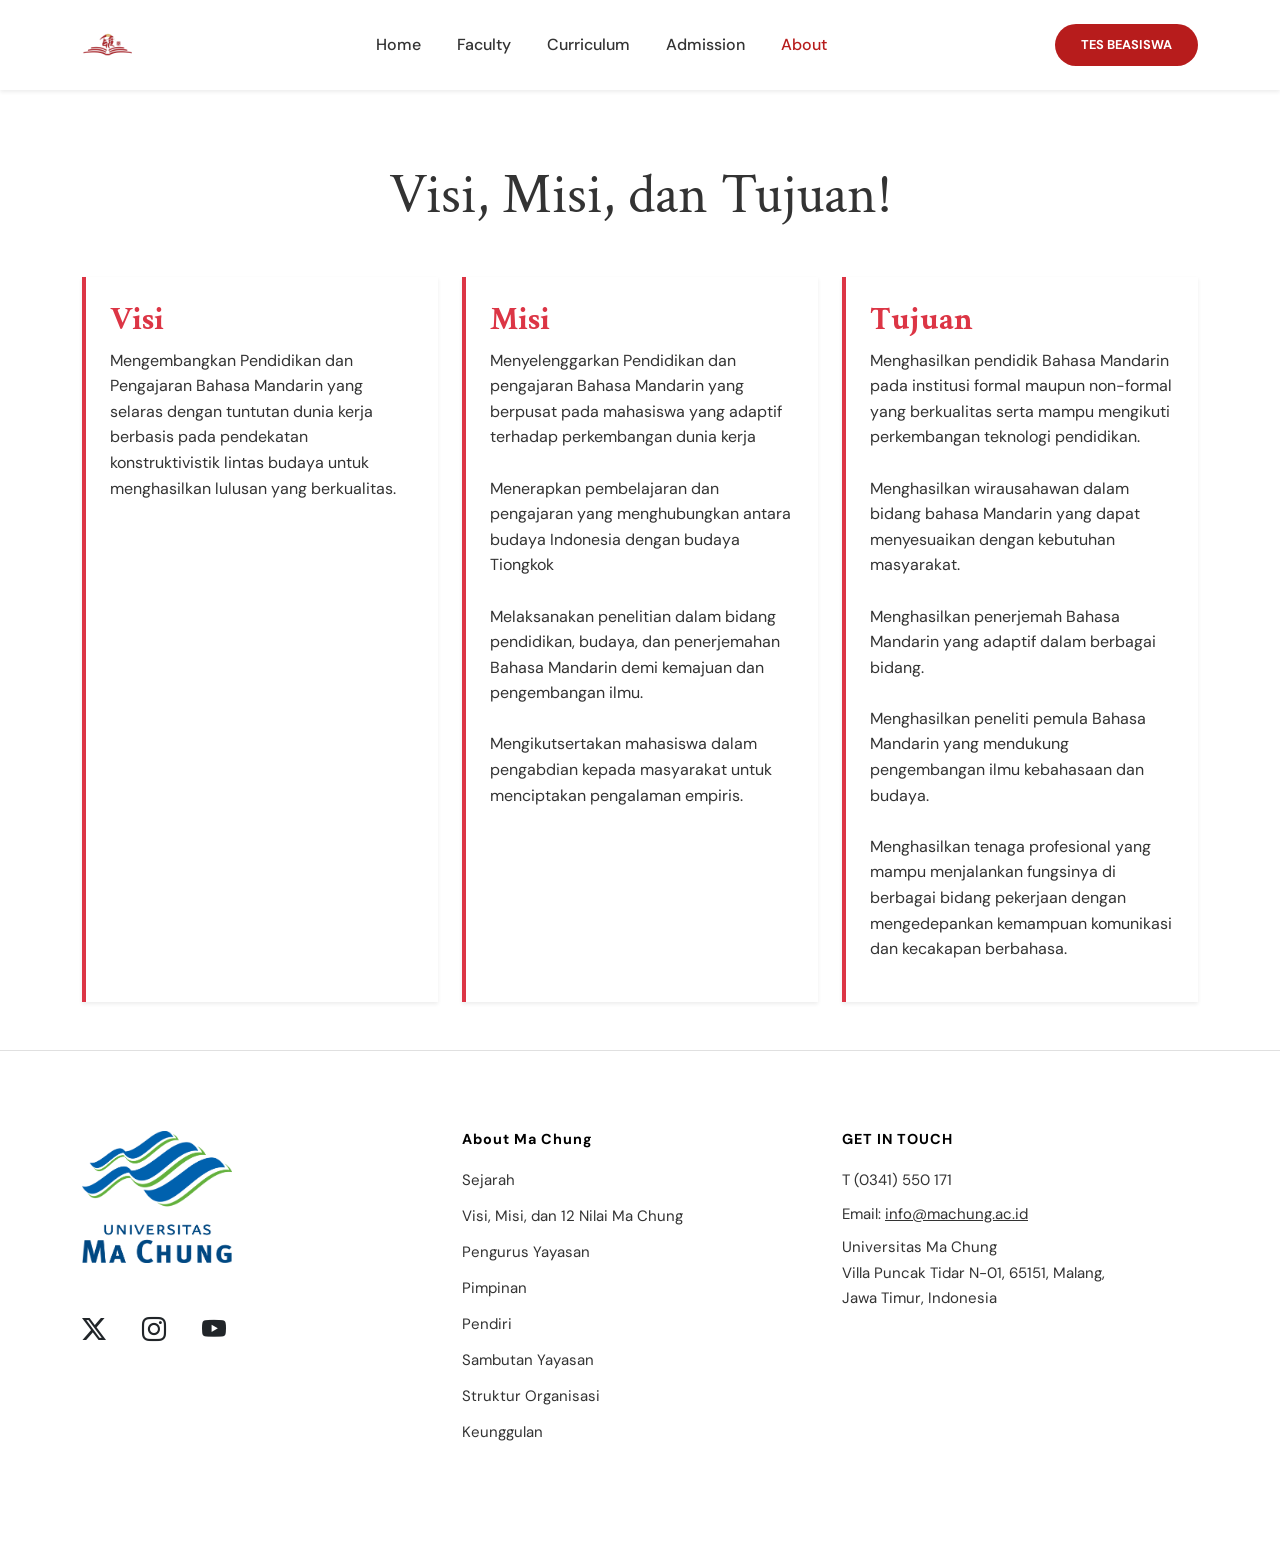
==== about.html @ b1aa05f3 "add Bootstrap icons for social media links in about, admission, curriculum, and home pages" ====
<!DOCTYPE html>
<html lang="id">
<head>
    <meta charset="utf-8">
    <meta name="viewport" content="width=device-width, initial-scale=1">
    <title>About Us - Ma Chung</title>
    <link href="https://cdn.jsdelivr.net/npm/bootstrap@5.3.0/dist/css/bootstrap.min.css" rel="stylesheet">
    <link rel="stylesheet" href="https://cdn.jsdelivr.net/npm/bootstrap-icons@1.11.3/font/bootstrap-icons.min.css">
    <link rel="stylesheet" href="style.css">
</head>
<body>
    <!-- Gunakan Nav yang sama -->
    <nav class="navbar navbar-expand-lg sticky-top shadow-sm">
        <div class="container">
            <a class="navbar-brand" href="home.html">
                <img src="Image/logo.png" alt="Logo" height="50">
            </a>
            <div class="collapse navbar-collapse" id="navbarNav">
                <ul class="navbar-nav mx-auto">
                    <li class="nav-item"><a class="nav-link" href="home.html">Home</a></li>
                    <li class="nav-item"><a class="nav-link" href="faculty.html">Faculty</a></li>
                    <li class="nav-item"><a class="nav-link" href="curiculum.html">Curriculum</a></li>
                    <li class="nav-item"><a class="nav-link" href="admission.html">Admission</a></li>
                    <li class="nav-item"><a class="nav-link active" href="about.html">About</a></li>
                </ul>
                <a href="https://tinyurl.com/tes-beasiswa-umc" class="btn btn-apply">Tes Beasiswa</a>
            </div>
        </div>
    </nav>

    <div class="container py-5 mt-4">
        <h1 class="text-center display-4 mb-5">Visi, Misi, dan Tujuan!</h1>
        <div class="row g-4">
            <div class="col-md-4">
                <div class="p-4 h-100 shadow-sm border-start border-danger border-4">
                    <h2 class="text-danger">Visi</h2>
                    <p>Mengembangkan Pendidikan dan Pengajaran Bahasa Mandarin yang selaras dengan tuntutan dunia kerja berbasis pada pendekatan konstruktivistik lintas budaya untuk menghasilkan lulusan yang berkualitas.</p>
                </div>
            </div>
            <div class="col-md-4">
                <div class="p-4 h-100 shadow-sm border-start border-danger border-4">
                    <h2 class="text-danger">Misi</h2>
                    <p>Menyelenggarkan Pendidikan dan pengajaran Bahasa Mandarin yang berpusat pada mahasiswa yang adaptif terhadap perkembangan dunia kerja<br/><br/>Menerapkan pembelajaran dan pengajaran yang menghubungkan antara budaya Indonesia dengan budaya Tiongkok<br/><br/>Melaksanakan penelitian dalam bidang pendidikan, budaya, dan penerjemahan Bahasa Mandarin demi kemajuan dan pengembangan ilmu.<br/><br/>Mengikutsertakan mahasiswa dalam pengabdian kepada masyarakat untuk menciptakan pengalaman empiris.</p>
                </div>
            </div>
            <div class="col-md-4">
                <div class="p-4 h-100 shadow-sm border-start border-danger border-4">
                    <h2 class="text-danger">Tujuan</h2>
                    <p>Menghasilkan pendidik Bahasa Mandarin pada institusi formal maupun non-formal yang berkualitas serta mampu mengikuti perkembangan teknologi pendidikan.<br/><br/>Menghasilkan wirausahawan dalam bidang bahasa Mandarin yang dapat menyesuaikan dengan kebutuhan masyarakat.<br/><br/>Menghasilkan penerjemah Bahasa Mandarin yang adaptif dalam berbagai bidang.<br/><br/>Menghasilkan peneliti pemula Bahasa Mandarin yang mendukung pengembangan ilmu kebahasaan dan budaya.<br/><br/>Menghasilkan tenaga profesional yang mampu menjalankan fungsinya di berbagai bidang pekerjaan dengan mengedepankan kemampuan komunikasi dan kecakapan berbahasa.</p>
                </div>
            </div>
        </div>
    </div>

    <footer class="main-footer">
        <div class="container">
            <div class="row">
                <!-- Kolom 1: Logo dan Social Media -->
                <div class="col-md-4 mb-4">
                    <img src="Image/logo-umc.png" alt="Logo Universitas Ma Chung" width="150" class="mb-4 d-block">
                    
                    <div class="social-icons d-flex align-items-center mt-5 gap-3">
                        
                        <a href="https://x.com/ma_chung" target="_blank" rel="noopener noreferrer" aria-label="X (Twitter)" class="text-dark fs-4">
                            <i class="bi bi-twitter-x"></i>
                        </a>
                        
                        <a href="https://www.instagram.com/universitasmachung/" target="_blank" rel="noopener noreferrer" aria-label="Instagram" class="text-dark fs-4">
                            <i class="bi bi-instagram"></i>
                        </a>
                        
                        <a href="https://www.youtube.com/channel/UCujbjU-9Ce5q0zTuTot5wQw" target="_blank" rel="noopener noreferrer" aria-label="YouTube" class="text-dark fs-4">
                            <i class="bi bi-youtube"></i>
                        </a>

                    </div>
                </div>

                <!-- Kolom 2: About Ma Chung -->
                <div class="col-md-4 mb-4">
                    <h6 class="footer-title">About Ma Chung</h6>
                    <ul class="footer-link-list">
                        <li><a href="https://machung.ac.id/tentang-sejarah">Sejarah</a></li>
                        <li><a href="https://machung.ac.id/visi-misi-nilai-ma-chung/">Visi, Misi, dan 12 Nilai Ma Chung</a></li>
                        <li><a href="https://machung.ac.id/susunan-yayasan/">Pengurus Yayasan</a></li>
                        <li><a href="https://machung.ac.id/pimpinan-ma-chung/">Pimpinan</a></li>
                        <li><a href="https://machung.ac.id/tentang-pendiri">Pendiri</a></li>
                        <li><a href="https://machung.ac.id/welcome-to-ma-chung/">Sambutan Yayasan</a></li>
                        <li><a href="https://machung.ac.id/struktur-organisasi-universitas-ma-chung/">Struktur Organisasi</a></li>
                        <li><a href="https://machung.ac.id/keunggulan-ma-chung/">Keunggulan</a></li>
                    </ul>
                </div>

                <!-- Kolom 3: Contact Info -->
                <div class="col-md-4 mb-4">
                    <h6 class="footer-title">GET IN TOUCH</h6>
                    <div class="footer-contact-text">
                        <p class="mb-2">T (0341) 550 171</p>
                        <p class="mb-2">Email: <a href="mailto:info@machung.ac.id">info@machung.ac.id</a></p>
                        <p>Universitas Ma Chung<br>
                        Villa Puncak Tidar N-01, 65151, Malang,<br>
                        Jawa Timur, Indonesia</p>
                    </div>
                </div>
            </div>
        </div>
    </footer>
</body>
</html>
---- style.css ----
@import url('https://fonts.googleapis.com/css2?family=Crimson+Text:wght@400;600;700&family=DM+Sans:wght@400;500;700&display=swap');

:root {
    --machung-red: #b71c1c;
    --machung-dark: #1a1a1a;
}

body {
    font-family: 'DM Sans', sans-serif;
    color: #333;
    line-height: 1.6;
}

h1, h2, h3, .serif {
    font-family: 'Crimson Text', serif;
    font-weight: 700;
}

/* Navbar Styling */
.navbar {
    padding: 15px 0;
    background: white !important;
}

.nav-link {
    font-weight: 500;
    color: #333 !important;
    margin: 0 10px;
}

.nav-link.active {
    color: var(--machung-red) !important;
}

.btn-apply {
    background-color: var(--machung-red);
    color: white;
    border-radius: 100px;
    padding: 10px 25px;
    font-weight: bold;
    text-transform: uppercase;
    font-size: 0.8rem;
}

/* Hero Sections */
.hero-bg {
    height: 70vh;
    background-size: cover;
    background-position: center;
    position: relative;
    display: flex;
    align-items: center;
    justify-content: center;
    color: white;
}

.hero-overlay {
    position: absolute;
    top: 0; left: 0; width: 100%; height: 100%;
    background: rgba(0,0,0,0.4);
}

/* Cards & Layout */
.card-year {
    border: none;
    border-top: 5px solid var(--machung-red);
    background: #f9f9f9;
    transition: 0.3s;
}

.card-red {
    background-color: var(--machung-red);
    color: white;
    padding: 40px;
}

.card-dark {
    background-color: var(--machung-dark);
    color: white;
    padding: 40px;
}

.faculty-img {
    width: 100%;
    height: 300px;
    object-fit: cover;
    background-color: #ddd;
}

/* Footer Styling */
footer {
    background: white;
    border-top: 1px solid #eee;
    padding: 60px 0;
}

footer .footer-title {
    font-weight: bold;
    font-size: 0.9rem;
    margin-bottom: 20px;
    letter-spacing: 1px;
}

footer ul { list-style: none; padding: 0; }
footer ul li a { color: #666; text-decoration: none; font-size: 0.9rem; margin-bottom: 8px; display: block; }

/* Footer Styles */
.main-footer {
    padding: 80px 0;
    background-color: #ffffff;
    border-top: 1px solid #e0e0e0;
    font-family: 'DM Sans', sans-serif;
}

.footer-title {
    font-weight: 700;
    font-size: 16px;
    color: #000;
    margin-bottom: 25px;
    text-transform: none;
}

.footer-link-list {
    list-style: none;
    padding: 0;
}

.footer-link-list li {
    margin-bottom: 12px;
}

.footer-link-list li a {
    color: #333;
    text-decoration: none;
    font-size: 15px;
    transition: color 0.3s;
}

.footer-link-list li a:hover {
    color: #b71c1c; /* Merah Ma Chung saat hover */
    text-decoration: underline;
}

.footer-contact-text {
    font-size: 15px;
    line-height: 1.7;
    color: #333;
}

.footer-contact-text a {
    color: #333;
    text-decoration: underline;
}

.social-icons a {
    color: #000;
    font-size: 24px;
    margin-right: 20px;
    text-decoration: none;
}

.social-icons a:hover {
    color: #b71c1c;
}
/* Gabungkan dengan CSS sebelumnya */
@import url('https://fonts.googleapis.com/css2?family=Crimson+Text:wght@400;700&family=DM+Sans:wght@400;500;700&display=swap');

:root {
    --machung-red: #b71c1c;
}

.serif { font-family: 'Crimson Text', serif; }

/* Curriculum Specific Cards */
.card-curriculum {
    background-color: var(--machung-red);
    color: white;
    border: none;
    border-radius: 12px;
    padding: 30px 20px;
    position: relative;
    overflow: hidden;
    transition: transform 0.3s ease;
}

.card-curriculum:hover {
    transform: translateY(-10px);
}

.year-num {
    font-family: 'Crimson Text', serif;
    font-size: 80px;
    font-weight: 700;
    color: rgba(255, 255, 255, 0.2);
    line-height: 1;
    margin-bottom: 10px;
    border-top: 1px solid rgba(255, 255, 255, 0.3);
    padding-top: 10px;
}

.card-curriculum h5 {
    font-family: 'Crimson Text', serif;
    font-size: 24px;
    margin-bottom: 15px;
}

.card-curriculum p {
    font-family: 'DM Sans', sans-serif;
    line-height: 1.6;
}

/* Semester Columns */
.semester-col {
    border-top: 1px solid #dee2e6;
    padding-top: 20px;
}

.semester-col h6 {
    font-weight: bold;
    color: #333;
    margin-bottom: 15px;
    text-align: center;
}

.semester-col ul {
    text-align: center;
    line-height: 2;
}
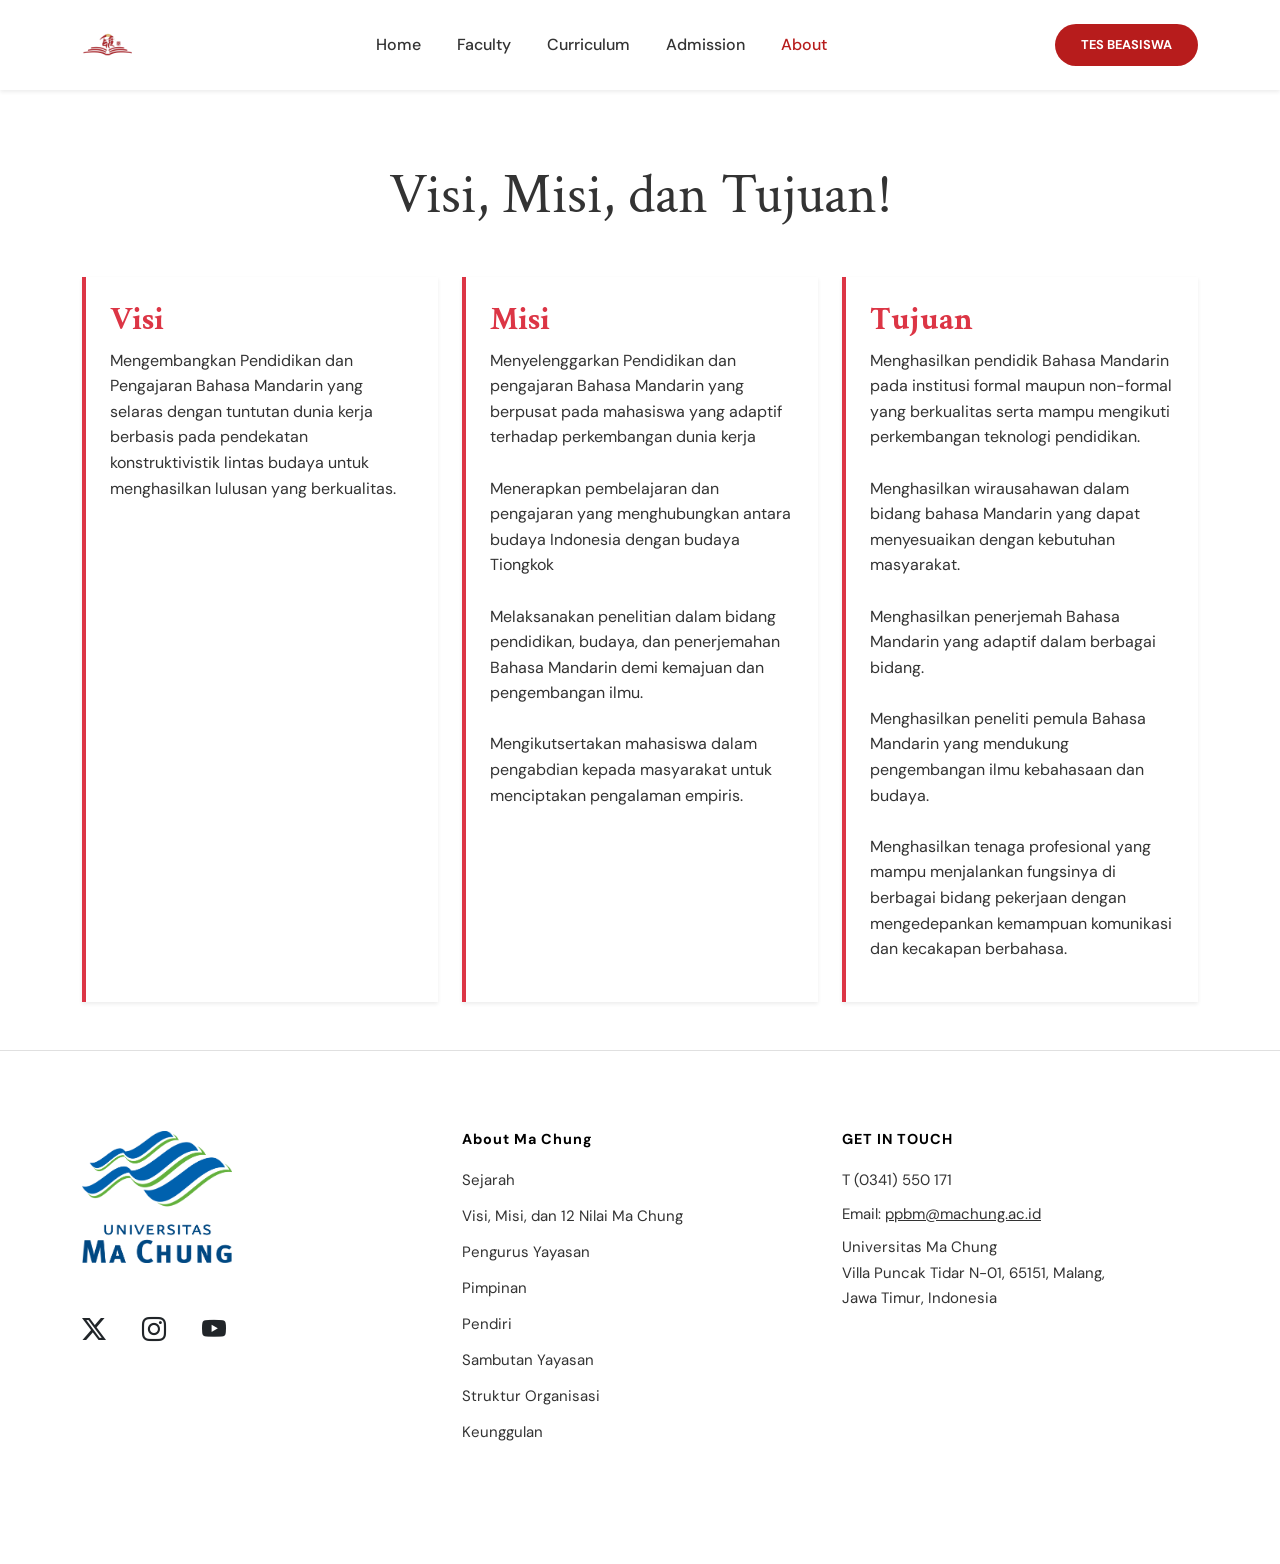
==== commit 2426a149: "new new" ====
--- a/about.html
+++ b/about.html
@@ -9,7 +9,6 @@
     <link rel="stylesheet" href="style.css">
 </head>
 <body>
-    <!-- Gunakan Nav yang sama -->
     <nav class="navbar navbar-expand-lg sticky-top shadow-sm">
         <div class="container">
             <a class="navbar-brand" href="home.html">
@@ -55,28 +54,21 @@
     <footer class="main-footer">
         <div class="container">
             <div class="row">
-                <!-- Kolom 1: Logo dan Social Media -->
                 <div class="col-md-4 mb-4">
                     <img src="Image/logo-umc.png" alt="Logo Universitas Ma Chung" width="150" class="mb-4 d-block">
-                    
                     <div class="social-icons d-flex align-items-center mt-5 gap-3">
-                        
-                        <a href="https://x.com/ma_chung" target="_blank" rel="noopener noreferrer" aria-label="X (Twitter)" class="text-dark fs-4">
+                        <a href="https://x.com/ma_chung" target="_blank" class="text-dark fs-4">
                             <i class="bi bi-twitter-x"></i>
                         </a>
-                        
-                        <a href="https://www.instagram.com/universitasmachung/" target="_blank" rel="noopener noreferrer" aria-label="Instagram" class="text-dark fs-4">
+                        <a href="https://www.instagram.com/universitasmachung/" target="_blank" class="text-dark fs-4">
                             <i class="bi bi-instagram"></i>
                         </a>
-                        
-                        <a href="https://www.youtube.com/channel/UCujbjU-9Ce5q0zTuTot5wQw" target="_blank" rel="noopener noreferrer" aria-label="YouTube" class="text-dark fs-4">
+                        <a href="https://www.youtube.com/channel/UCujbjU-9Ce5q0zTuTot5wQw" target="_blank" class="text-dark fs-4">
                             <i class="bi bi-youtube"></i>
                         </a>
-
                     </div>
                 </div>
-
-                <!-- Kolom 2: About Ma Chung -->
+                
                 <div class="col-md-4 mb-4">
                     <h6 class="footer-title">About Ma Chung</h6>
                     <ul class="footer-link-list">
@@ -91,12 +83,11 @@
                     </ul>
                 </div>
 
-                <!-- Kolom 3: Contact Info -->
                 <div class="col-md-4 mb-4">
                     <h6 class="footer-title">GET IN TOUCH</h6>
                     <div class="footer-contact-text">
                         <p class="mb-2">T (0341) 550 171</p>
-                        <p class="mb-2">Email: <a href="mailto:info@machung.ac.id">info@machung.ac.id</a></p>
+                        <p class="mb-2">Email: <a href="mailto:ppbm@machung.ac.id">ppbm@machung.ac.id</a></p>
                         <p>Universitas Ma Chung<br>
                         Villa Puncak Tidar N-01, 65151, Malang,<br>
                         Jawa Timur, Indonesia</p>
--- a/style.css
+++ b/style.css
@@ -16,7 +16,6 @@
     font-weight: 700;
 }
 
-/* Navbar Styling */
 .navbar {
     padding: 15px 0;
     background: white !important;
@@ -42,7 +41,6 @@
     font-size: 0.8rem;
 }
 
-/* Hero Sections */
 .hero-bg {
     height: 70vh;
     background-size: cover;
@@ -60,7 +58,6 @@
     background: rgba(0,0,0,0.4);
 }
 
-/* Cards & Layout */
 .card-year {
     border: none;
     border-top: 5px solid var(--machung-red);
@@ -87,7 +84,6 @@
     background-color: #ddd;
 }
 
-/* Footer Styling */
 footer {
     background: white;
     border-top: 1px solid #eee;
@@ -104,7 +100,6 @@
 footer ul { list-style: none; padding: 0; }
 footer ul li a { color: #666; text-decoration: none; font-size: 0.9rem; margin-bottom: 8px; display: block; }
 
-/* Footer Styles */
 .main-footer {
     padding: 80px 0;
     background-color: #ffffff;
@@ -137,7 +132,7 @@
 }
 
 .footer-link-list li a:hover {
-    color: #b71c1c; /* Merah Ma Chung saat hover */
+    color: #b71c1c;
     text-decoration: underline;
 }
 
@@ -162,7 +157,6 @@
 .social-icons a:hover {
     color: #b71c1c;
 }
-/* Gabungkan dengan CSS sebelumnya */
 @import url('https://fonts.googleapis.com/css2?family=Crimson+Text:wght@400;700&family=DM+Sans:wght@400;500;700&display=swap');
 
 :root {
@@ -171,7 +165,6 @@
 
 .serif { font-family: 'Crimson Text', serif; }
 
-/* Curriculum Specific Cards */
 .card-curriculum {
     background-color: var(--machung-red);
     color: white;
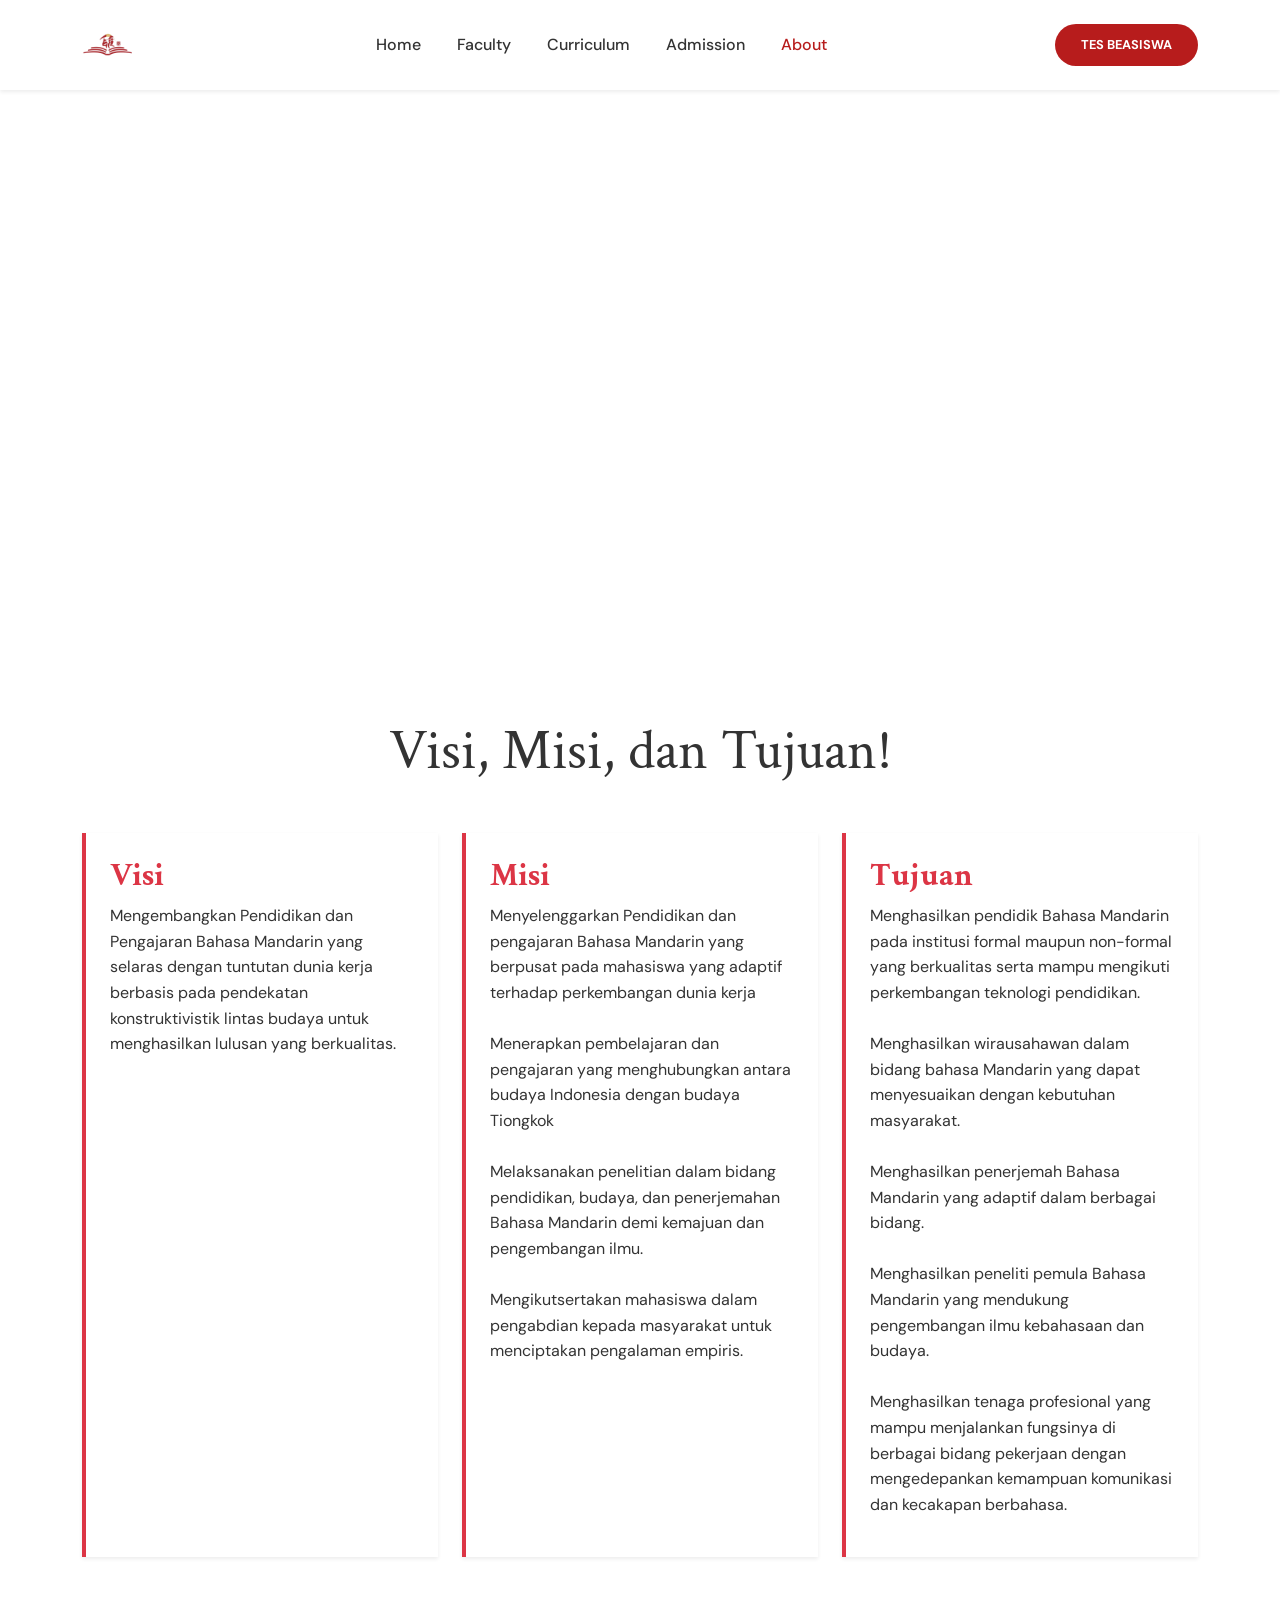
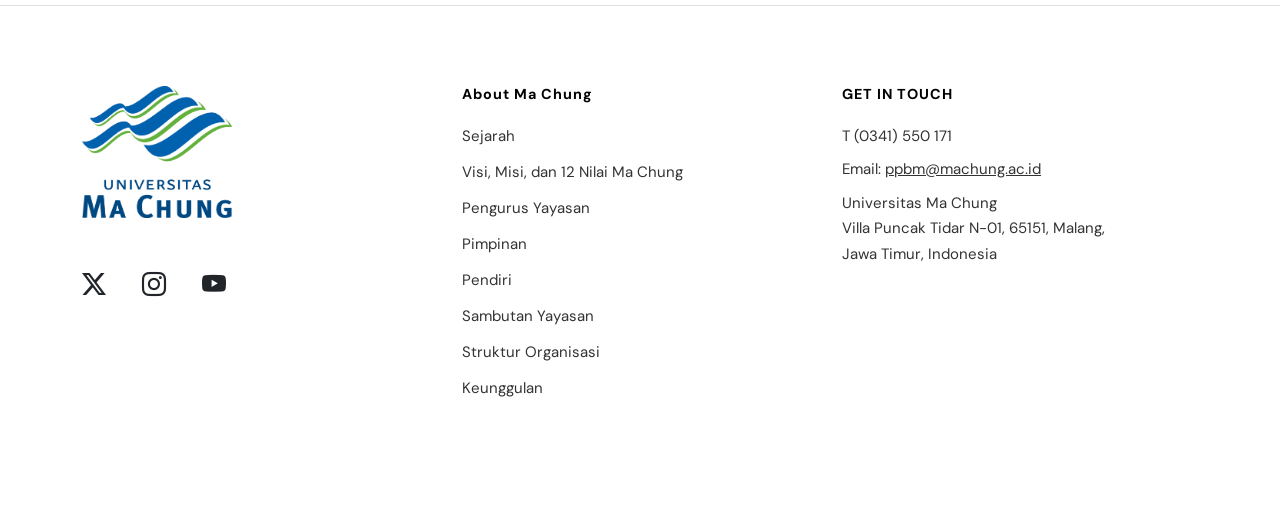
==== commit 53354e28: "new all" ====
--- a/about.html
+++ b/about.html
@@ -26,6 +26,18 @@
             </div>
         </div>
     </nav>
+
+    <div class="container-fluid px-5 py-4">
+        <div class="row">
+            <div class="col-12">
+                <div class="map-container">
+                    <iframe src="https://www.google.com/maps/embed?pb=!1m18!1m12!1m3!1d3951.410220456306!2d112.58761267500671!3d-7.956489492068088!2m3!1f0!2f0!3f0!3m2!1i1024!2i768!4f13.1!3m3!1m2!1s0x2e78825bc65e176b%3A0x954b33ee83283be2!2sUniversitas%20Ma%20Chung!5e0!3m2!1sid!2sid!4v1776081328611!5m2!1sid!2sid"
+                        height="500px" width="100%" loading="lazy" referrerpolicy="no-referrer-when-downgrade" title="Peta Universitas Ma Chung">
+                    </iframe>
+                </div>
+            </div>
+        </div>
+    </div>
 
     <div class="container py-5 mt-4">
         <h1 class="text-center display-4 mb-5">Visi, Misi, dan Tujuan!</h1>
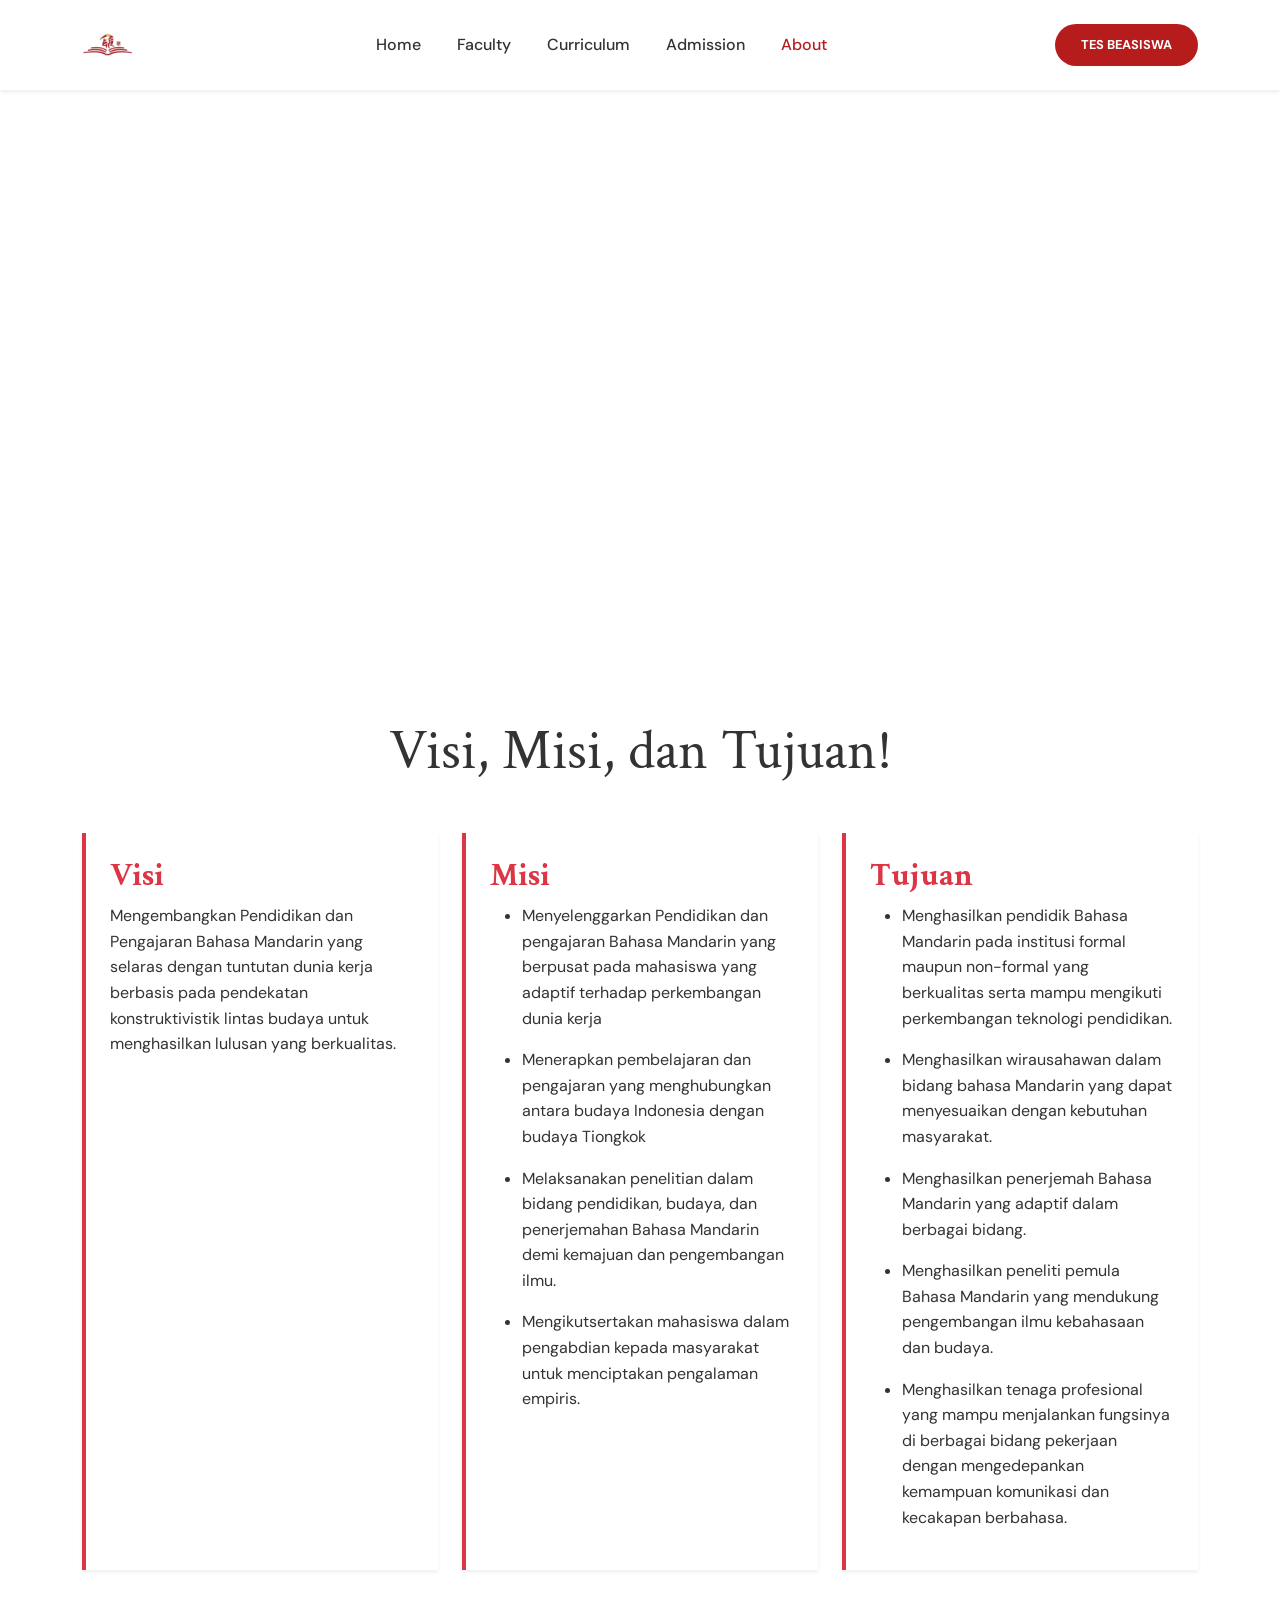
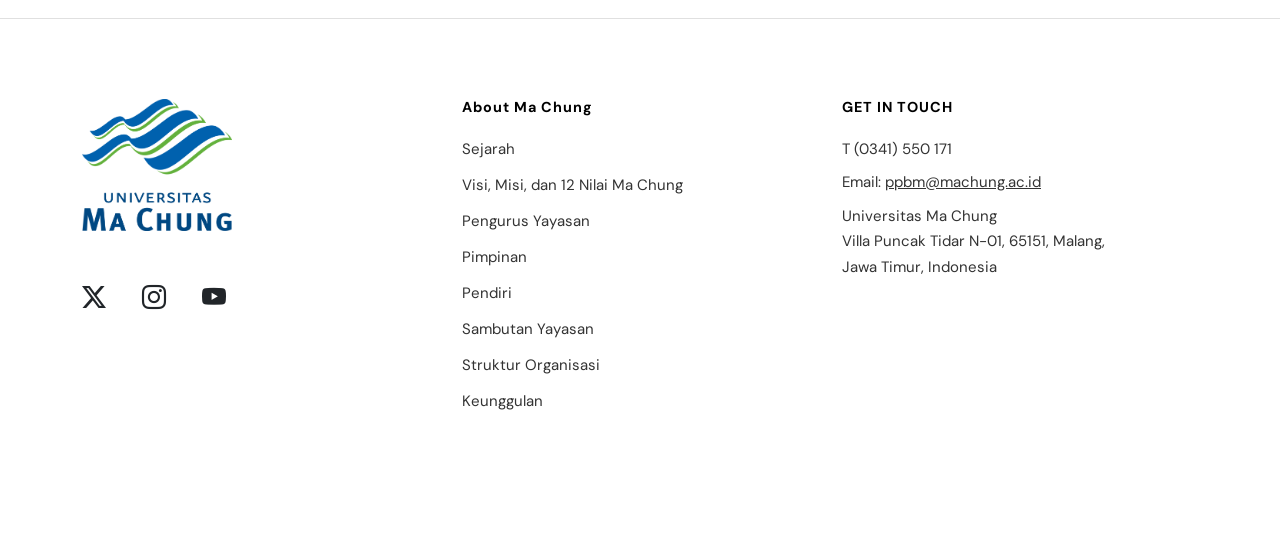
==== commit c35171ca: "refactor Misi and Tujuan sections to use lists for better readability" ====
--- a/about.html
+++ b/about.html
@@ -51,13 +51,32 @@
             <div class="col-md-4">
                 <div class="p-4 h-100 shadow-sm border-start border-danger border-4">
                     <h2 class="text-danger">Misi</h2>
-                    <p>Menyelenggarkan Pendidikan dan pengajaran Bahasa Mandarin yang berpusat pada mahasiswa yang adaptif terhadap perkembangan dunia kerja<br/><br/>Menerapkan pembelajaran dan pengajaran yang menghubungkan antara budaya Indonesia dengan budaya Tiongkok<br/><br/>Melaksanakan penelitian dalam bidang pendidikan, budaya, dan penerjemahan Bahasa Mandarin demi kemajuan dan pengembangan ilmu.<br/><br/>Mengikutsertakan mahasiswa dalam pengabdian kepada masyarakat untuk menciptakan pengalaman empiris.</p>
+                    <ul>
+                        <li>
+                            <p>Menyelenggarkan Pendidikan dan pengajaran Bahasa Mandarin yang berpusat pada mahasiswa yang adaptif terhadap perkembangan dunia kerja</p>
+                        </li>
+                        <li>
+                            <p>Menerapkan pembelajaran dan pengajaran yang menghubungkan antara budaya Indonesia dengan budaya Tiongkok</p> 
+                        </li>
+                        <li>
+                            <p>Melaksanakan penelitian dalam bidang pendidikan, budaya, dan penerjemahan Bahasa Mandarin demi kemajuan dan pengembangan ilmu.</p>
+                        </li>
+                        <li>
+                            <p>Mengikutsertakan mahasiswa dalam pengabdian kepada masyarakat untuk menciptakan pengalaman empiris.</p>
+                        </li>
+                    </ul>
                 </div>
             </div>
             <div class="col-md-4">
                 <div class="p-4 h-100 shadow-sm border-start border-danger border-4">
                     <h2 class="text-danger">Tujuan</h2>
-                    <p>Menghasilkan pendidik Bahasa Mandarin pada institusi formal maupun non-formal yang berkualitas serta mampu mengikuti perkembangan teknologi pendidikan.<br/><br/>Menghasilkan wirausahawan dalam bidang bahasa Mandarin yang dapat menyesuaikan dengan kebutuhan masyarakat.<br/><br/>Menghasilkan penerjemah Bahasa Mandarin yang adaptif dalam berbagai bidang.<br/><br/>Menghasilkan peneliti pemula Bahasa Mandarin yang mendukung pengembangan ilmu kebahasaan dan budaya.<br/><br/>Menghasilkan tenaga profesional yang mampu menjalankan fungsinya di berbagai bidang pekerjaan dengan mengedepankan kemampuan komunikasi dan kecakapan berbahasa.</p>
+                    <ul>
+                        <li><p>Menghasilkan pendidik Bahasa Mandarin pada institusi formal maupun non-formal yang berkualitas serta mampu mengikuti perkembangan teknologi pendidikan.</p></li>
+                        <li><p>Menghasilkan wirausahawan dalam bidang bahasa Mandarin yang dapat menyesuaikan dengan kebutuhan masyarakat.</p></li>
+                        <li><p>Menghasilkan penerjemah Bahasa Mandarin yang adaptif dalam berbagai bidang.</p></li>
+                        <li><p>Menghasilkan peneliti pemula Bahasa Mandarin yang mendukung pengembangan ilmu kebahasaan dan budaya.</p></li>
+                        <li><p>Menghasilkan tenaga profesional yang mampu menjalankan fungsinya di berbagai bidang pekerjaan dengan mengedepankan kemampuan komunikasi dan kecakapan berbahasa.</p></li>
+                    </ul>
                 </div>
             </div>
         </div>
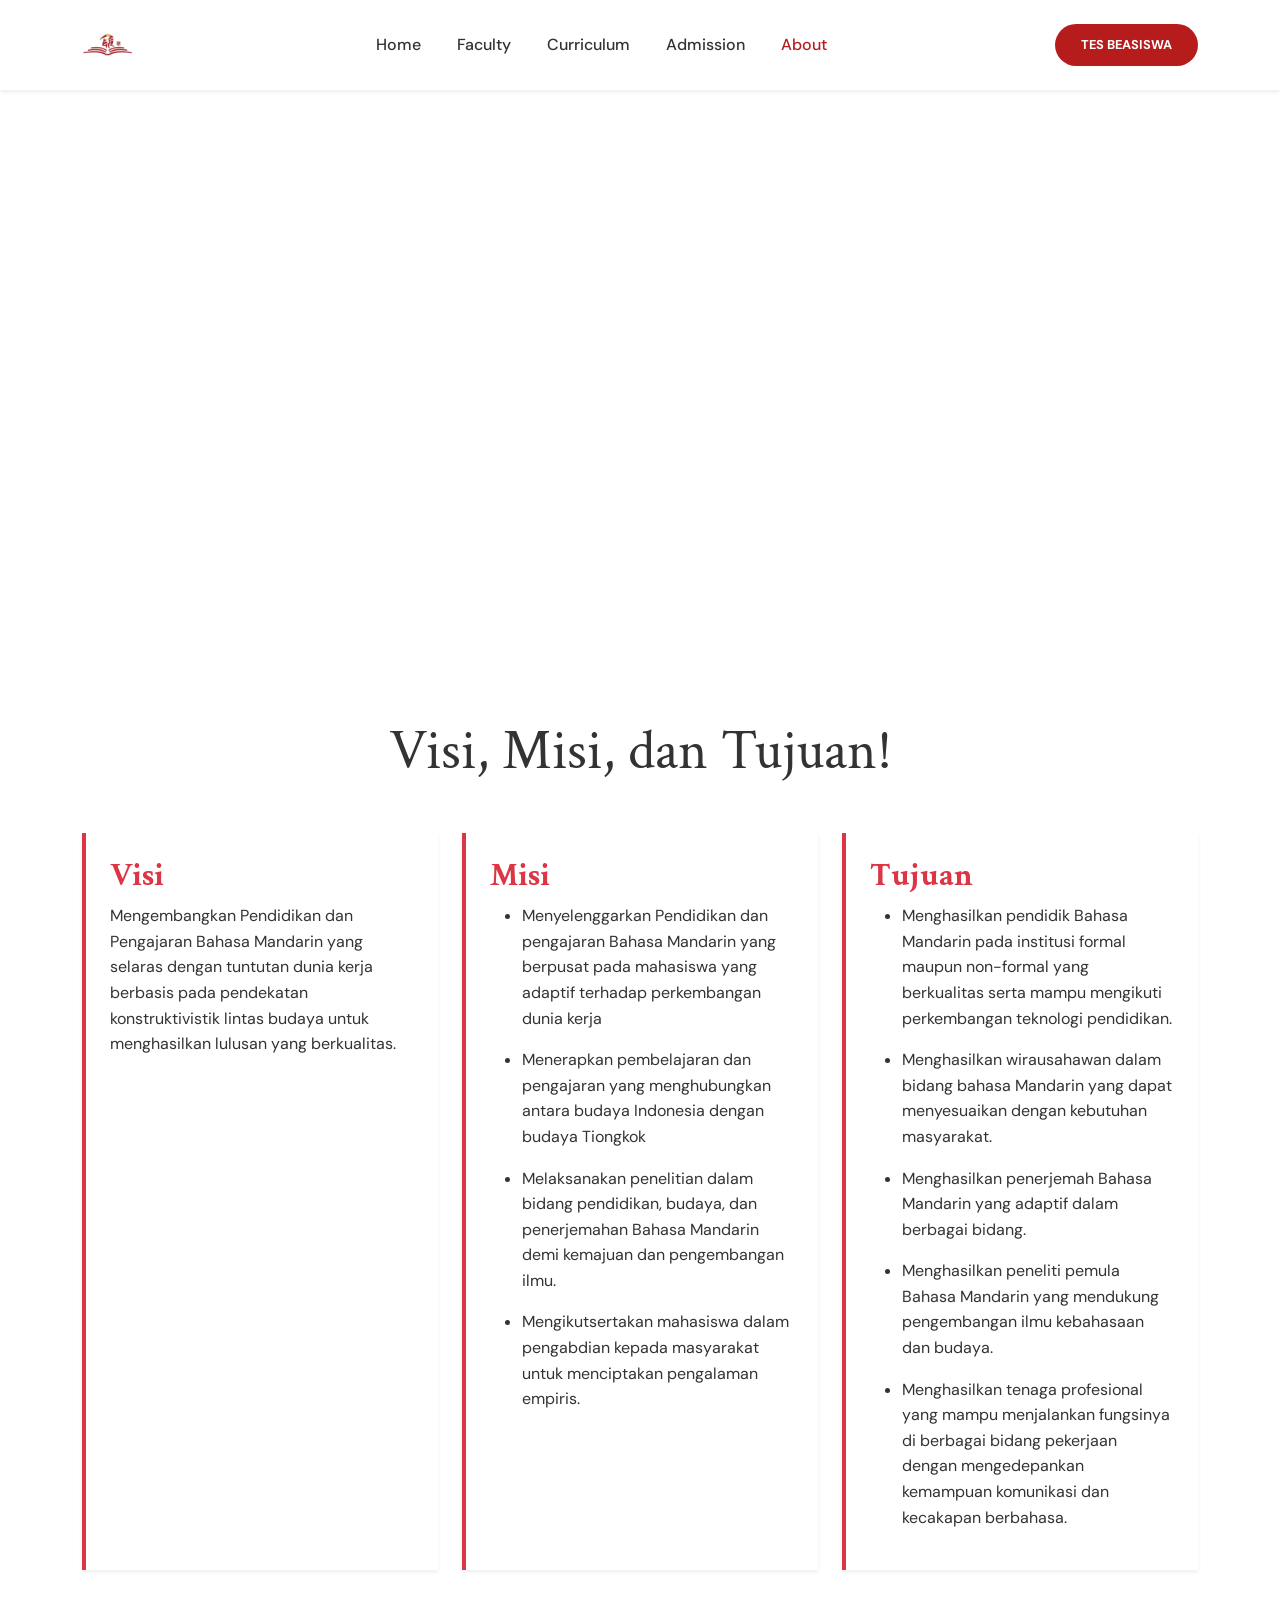
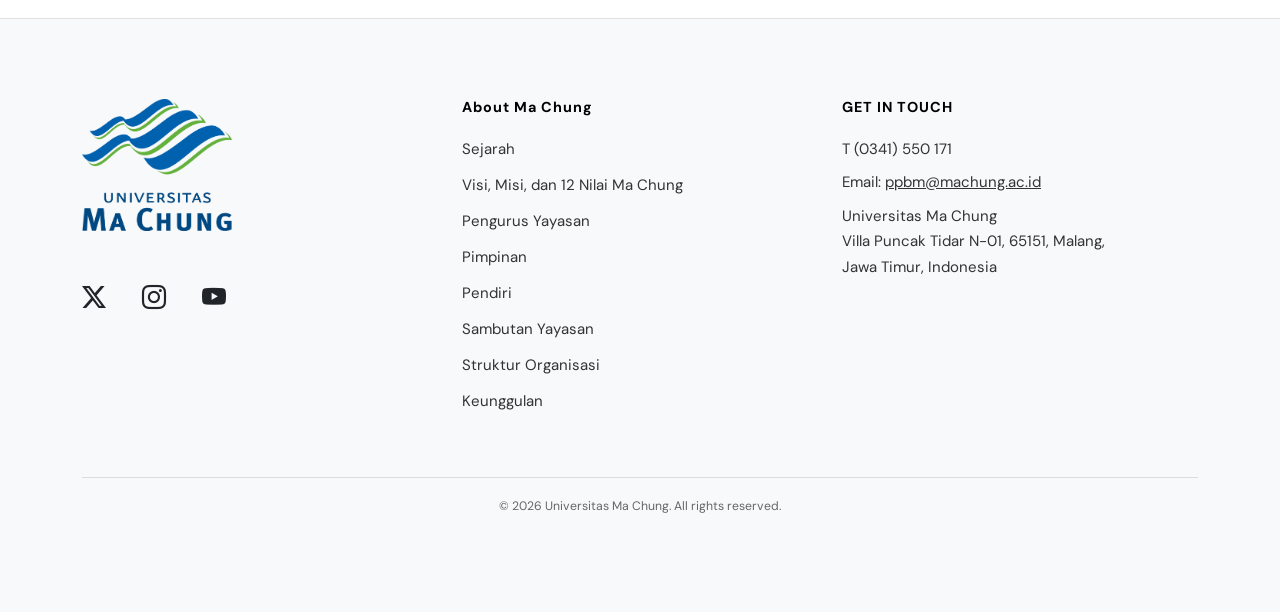
==== commit a6c1f3b6: "hai" ====
--- a/about.html
+++ b/about.html
@@ -125,6 +125,9 @@
                     </div>
                 </div>
             </div>
+            <div class="text-center py-3 border-top mt-4">
+                <small>© 2026 Universitas Ma Chung. All rights reserved.</small>
+            </div>
         </div>
     </footer>
 </body>
--- a/style.css
+++ b/style.css
@@ -42,7 +42,7 @@
 }
 
 .hero-bg {
-    height: 70vh;
+    height: 83vh;
     background-size: cover;
     background-position: center;
     position: relative;
@@ -220,3 +220,12 @@
     line-height: 2;
 }
 
+.main-footer {
+    background-color: #f8f9fa;
+}
+
+.main-footer .border-top {
+    border-color: #ddd !important;
+    font-size: 14px;
+    color: #666;
+}
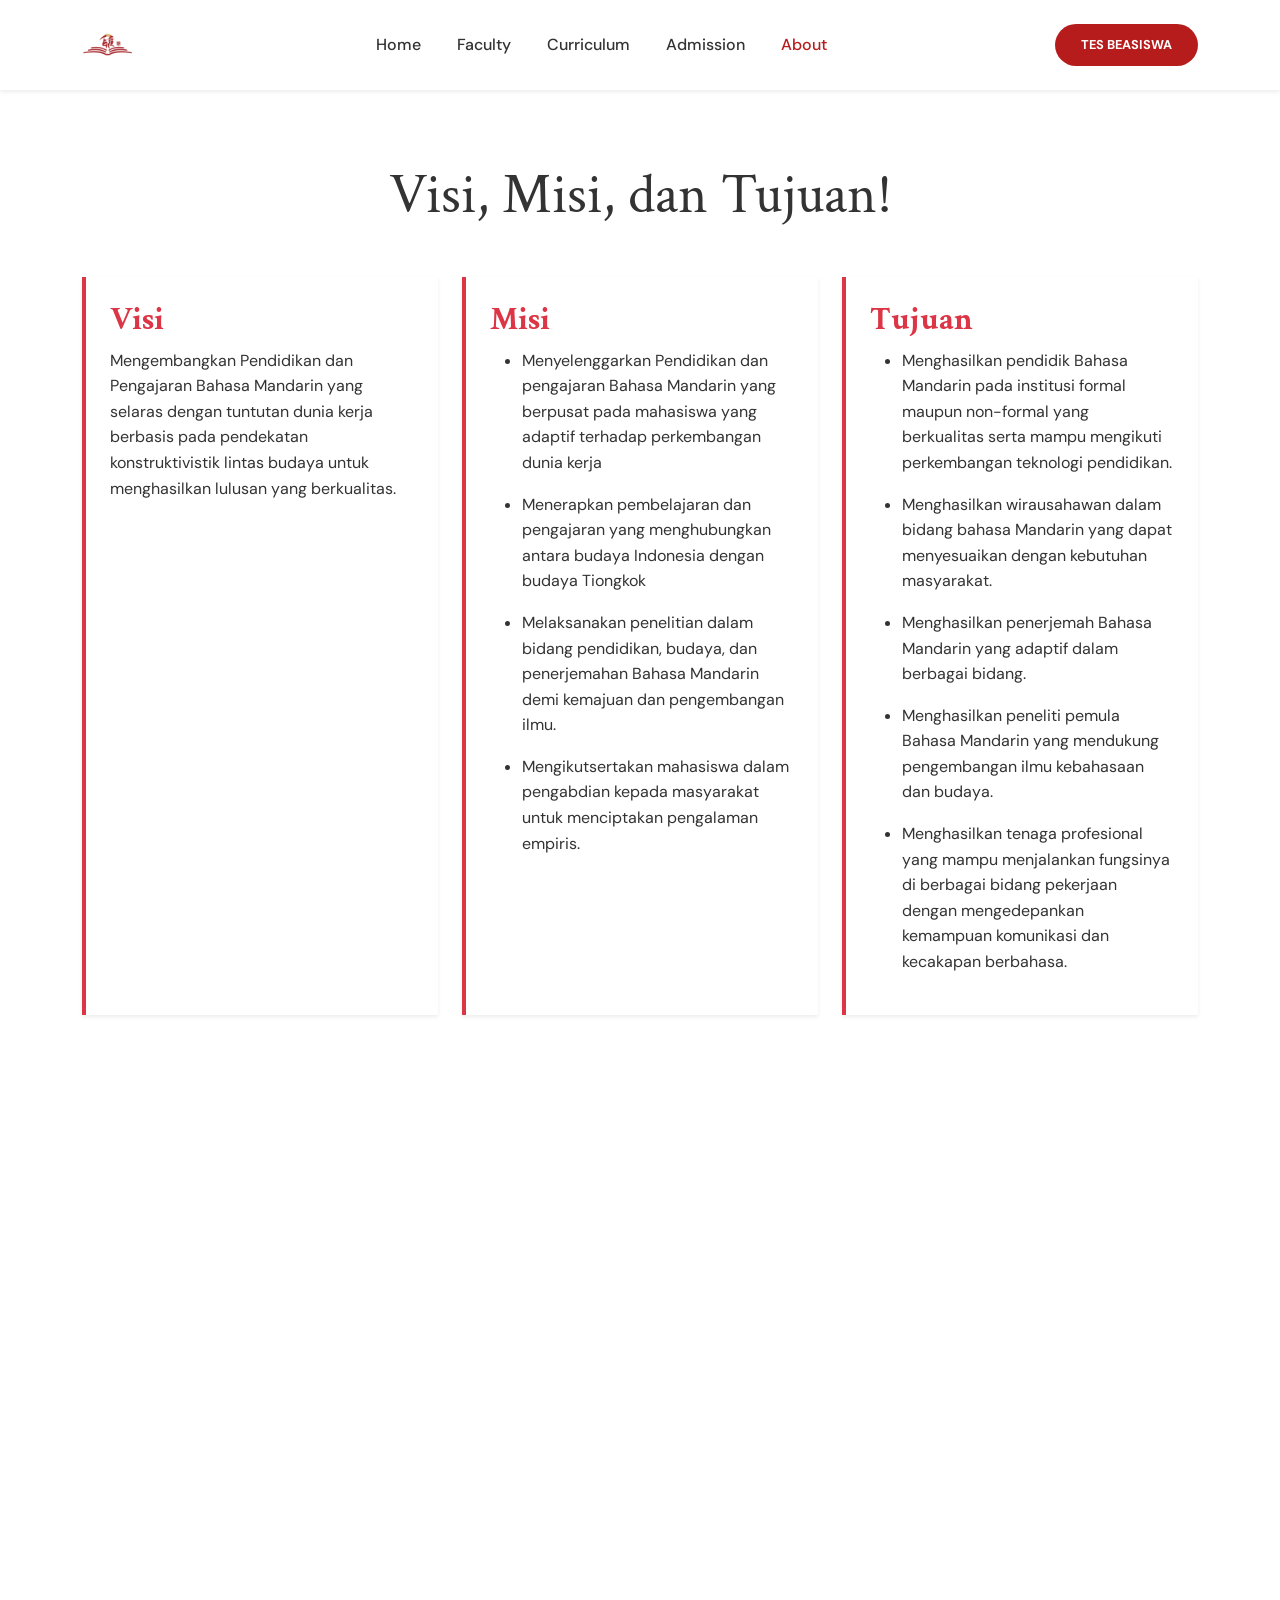
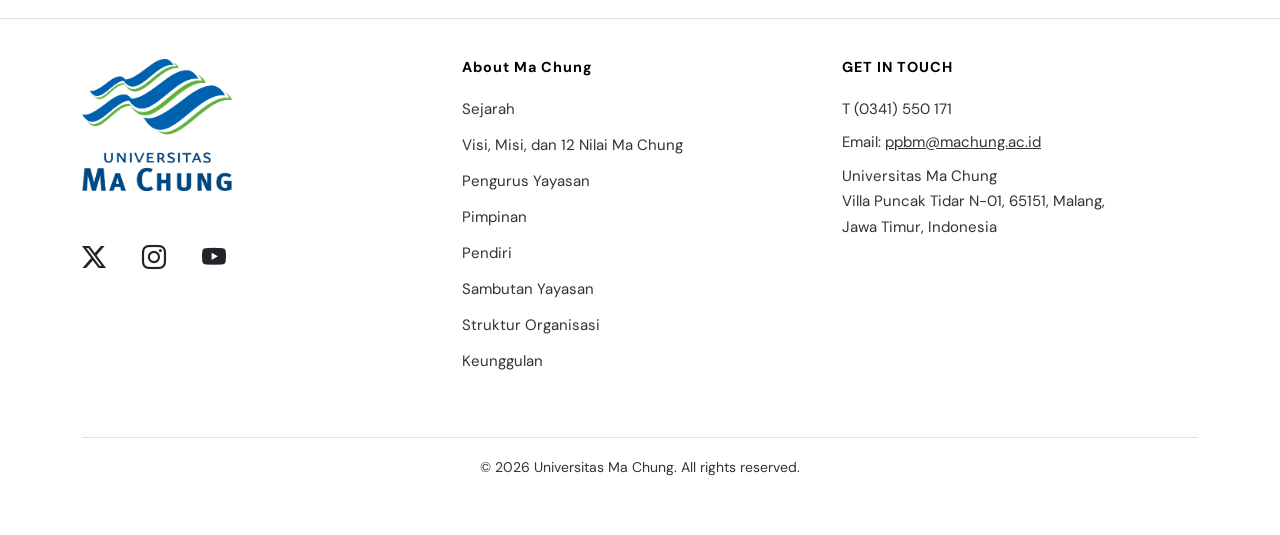
==== commit 663c0f33: "new all" ====
--- a/about.html
+++ b/about.html
@@ -26,18 +26,6 @@
             </div>
         </div>
     </nav>
-
-    <div class="container-fluid px-5 py-4">
-        <div class="row">
-            <div class="col-12">
-                <div class="map-container">
-                    <iframe src="https://www.google.com/maps/embed?pb=!1m18!1m12!1m3!1d3951.410220456306!2d112.58761267500671!3d-7.956489492068088!2m3!1f0!2f0!3f0!3m2!1i1024!2i768!4f13.1!3m3!1m2!1s0x2e78825bc65e176b%3A0x954b33ee83283be2!2sUniversitas%20Ma%20Chung!5e0!3m2!1sid!2sid!4v1776081328611!5m2!1sid!2sid"
-                        height="500px" width="100%" loading="lazy" referrerpolicy="no-referrer-when-downgrade" title="Peta Universitas Ma Chung">
-                    </iframe>
-                </div>
-            </div>
-        </div>
-    </div>
 
     <div class="container py-5 mt-4">
         <h1 class="text-center display-4 mb-5">Visi, Misi, dan Tujuan!</h1>
@@ -77,6 +65,18 @@
                         <li><p>Menghasilkan peneliti pemula Bahasa Mandarin yang mendukung pengembangan ilmu kebahasaan dan budaya.</p></li>
                         <li><p>Menghasilkan tenaga profesional yang mampu menjalankan fungsinya di berbagai bidang pekerjaan dengan mengedepankan kemampuan komunikasi dan kecakapan berbahasa.</p></li>
                     </ul>
+                </div>
+            </div>
+        </div>
+    </div>
+
+    <div class="container-fluid px-5 py-4">
+        <div class="row">
+            <div class="col-12">
+                <div class="map-container">
+                    <iframe src="https://www.google.com/maps/embed?pb=!1m18!1m12!1m3!1d3951.410220456306!2d112.58761267500671!3d-7.956489492068088!2m3!1f0!2f0!3f0!3m2!1i1024!2i768!4f13.1!3m3!1m2!1s0x2e78825bc65e176b%3A0x954b33ee83283be2!2sUniversitas%20Ma%20Chung!5e0!3m2!1sid!2sid!4v1776081328611!5m2!1sid!2sid"
+                        height="500px" width="100%" loading="lazy" referrerpolicy="no-referrer-when-downgrade" title="Peta Universitas Ma Chung">
+                    </iframe>
                 </div>
             </div>
         </div>
--- a/style.css
+++ b/style.css
@@ -101,7 +101,7 @@
 footer ul li a { color: #666; text-decoration: none; font-size: 0.9rem; margin-bottom: 8px; display: block; }
 
 .main-footer {
-    padding: 80px 0;
+    padding: 40px;
     background-color: #ffffff;
     border-top: 1px solid #e0e0e0;
     font-family: 'DM Sans', sans-serif;
@@ -111,7 +111,6 @@
     font-weight: 700;
     font-size: 16px;
     color: #000;
-    margin-bottom: 25px;
     text-transform: none;
 }
 
@@ -220,12 +219,12 @@
     line-height: 2;
 }
 
-.main-footer {
-    background-color: #f8f9fa;
-}
-
-.main-footer .border-top {
-    border-color: #ddd !important;
-    font-size: 14px;
-    color: #666;
+.card-custom a {
+    color: black !important;
+    text-decoration: none;
+    transition: 0.3s ease;
+}
+
+.card-custom a:hover {
+    color: #0d6efd !important;
 }
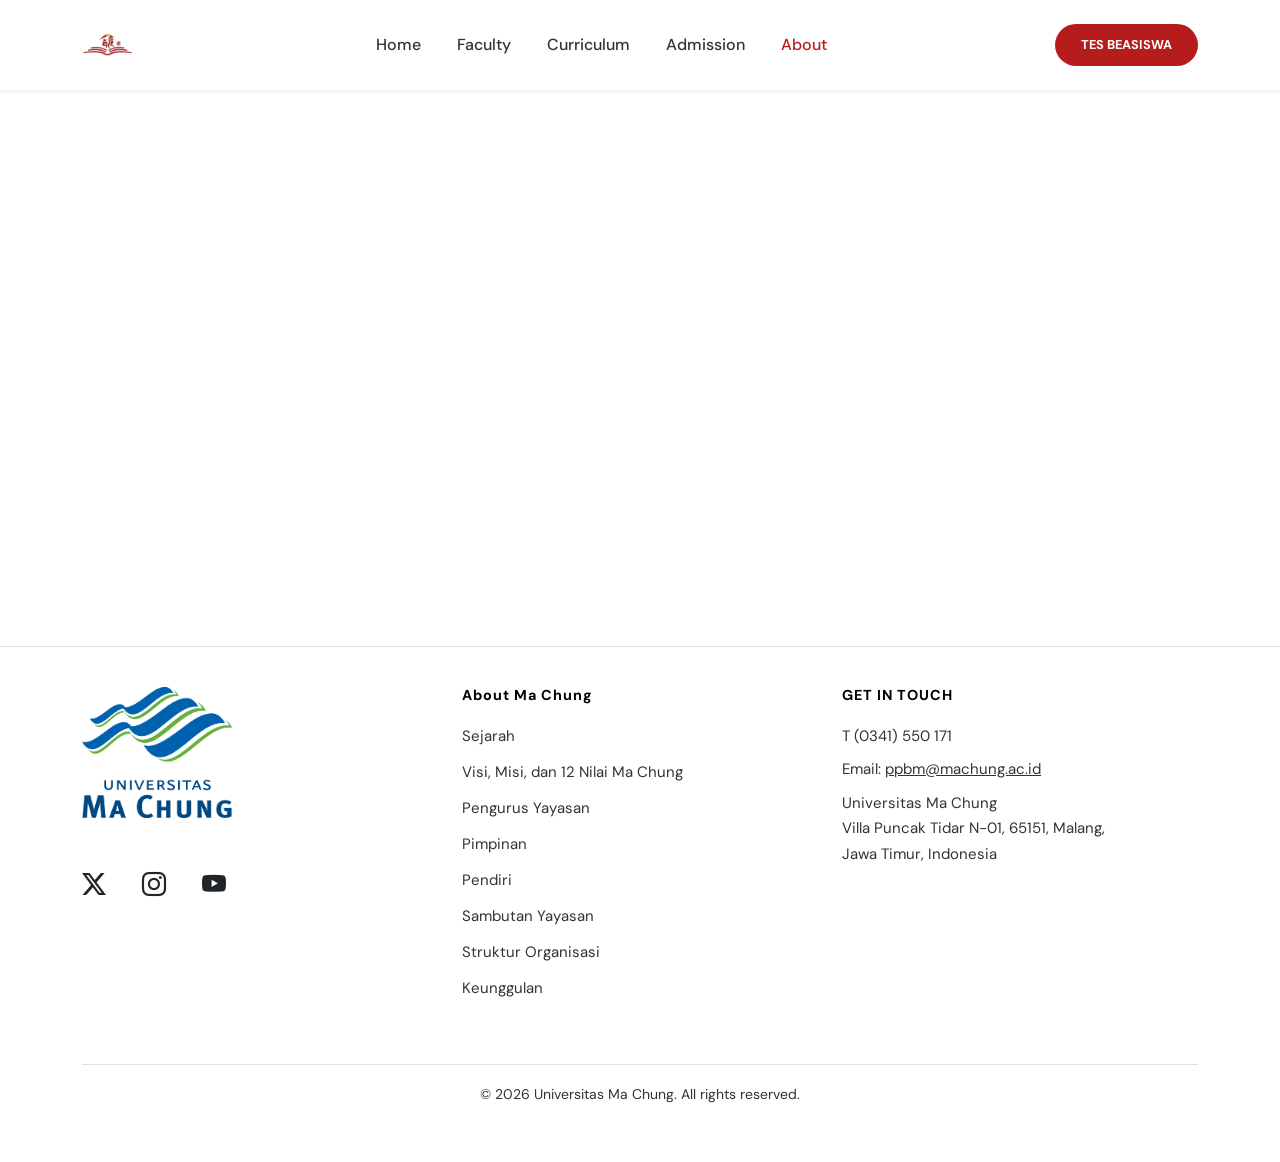
==== commit 2a31c980: "hai" ====
--- a/about.html
+++ b/about.html
@@ -26,49 +26,6 @@
             </div>
         </div>
     </nav>
-
-    <div class="container py-5 mt-4">
-        <h1 class="text-center display-4 mb-5">Visi, Misi, dan Tujuan!</h1>
-        <div class="row g-4">
-            <div class="col-md-4">
-                <div class="p-4 h-100 shadow-sm border-start border-danger border-4">
-                    <h2 class="text-danger">Visi</h2>
-                    <p>Mengembangkan Pendidikan dan Pengajaran Bahasa Mandarin yang selaras dengan tuntutan dunia kerja berbasis pada pendekatan konstruktivistik lintas budaya untuk menghasilkan lulusan yang berkualitas.</p>
-                </div>
-            </div>
-            <div class="col-md-4">
-                <div class="p-4 h-100 shadow-sm border-start border-danger border-4">
-                    <h2 class="text-danger">Misi</h2>
-                    <ul>
-                        <li>
-                            <p>Menyelenggarkan Pendidikan dan pengajaran Bahasa Mandarin yang berpusat pada mahasiswa yang adaptif terhadap perkembangan dunia kerja</p>
-                        </li>
-                        <li>
-                            <p>Menerapkan pembelajaran dan pengajaran yang menghubungkan antara budaya Indonesia dengan budaya Tiongkok</p> 
-                        </li>
-                        <li>
-                            <p>Melaksanakan penelitian dalam bidang pendidikan, budaya, dan penerjemahan Bahasa Mandarin demi kemajuan dan pengembangan ilmu.</p>
-                        </li>
-                        <li>
-                            <p>Mengikutsertakan mahasiswa dalam pengabdian kepada masyarakat untuk menciptakan pengalaman empiris.</p>
-                        </li>
-                    </ul>
-                </div>
-            </div>
-            <div class="col-md-4">
-                <div class="p-4 h-100 shadow-sm border-start border-danger border-4">
-                    <h2 class="text-danger">Tujuan</h2>
-                    <ul>
-                        <li><p>Menghasilkan pendidik Bahasa Mandarin pada institusi formal maupun non-formal yang berkualitas serta mampu mengikuti perkembangan teknologi pendidikan.</p></li>
-                        <li><p>Menghasilkan wirausahawan dalam bidang bahasa Mandarin yang dapat menyesuaikan dengan kebutuhan masyarakat.</p></li>
-                        <li><p>Menghasilkan penerjemah Bahasa Mandarin yang adaptif dalam berbagai bidang.</p></li>
-                        <li><p>Menghasilkan peneliti pemula Bahasa Mandarin yang mendukung pengembangan ilmu kebahasaan dan budaya.</p></li>
-                        <li><p>Menghasilkan tenaga profesional yang mampu menjalankan fungsinya di berbagai bidang pekerjaan dengan mengedepankan kemampuan komunikasi dan kecakapan berbahasa.</p></li>
-                    </ul>
-                </div>
-            </div>
-        </div>
-    </div>
 
     <div class="container-fluid px-5 py-4">
         <div class="row">
